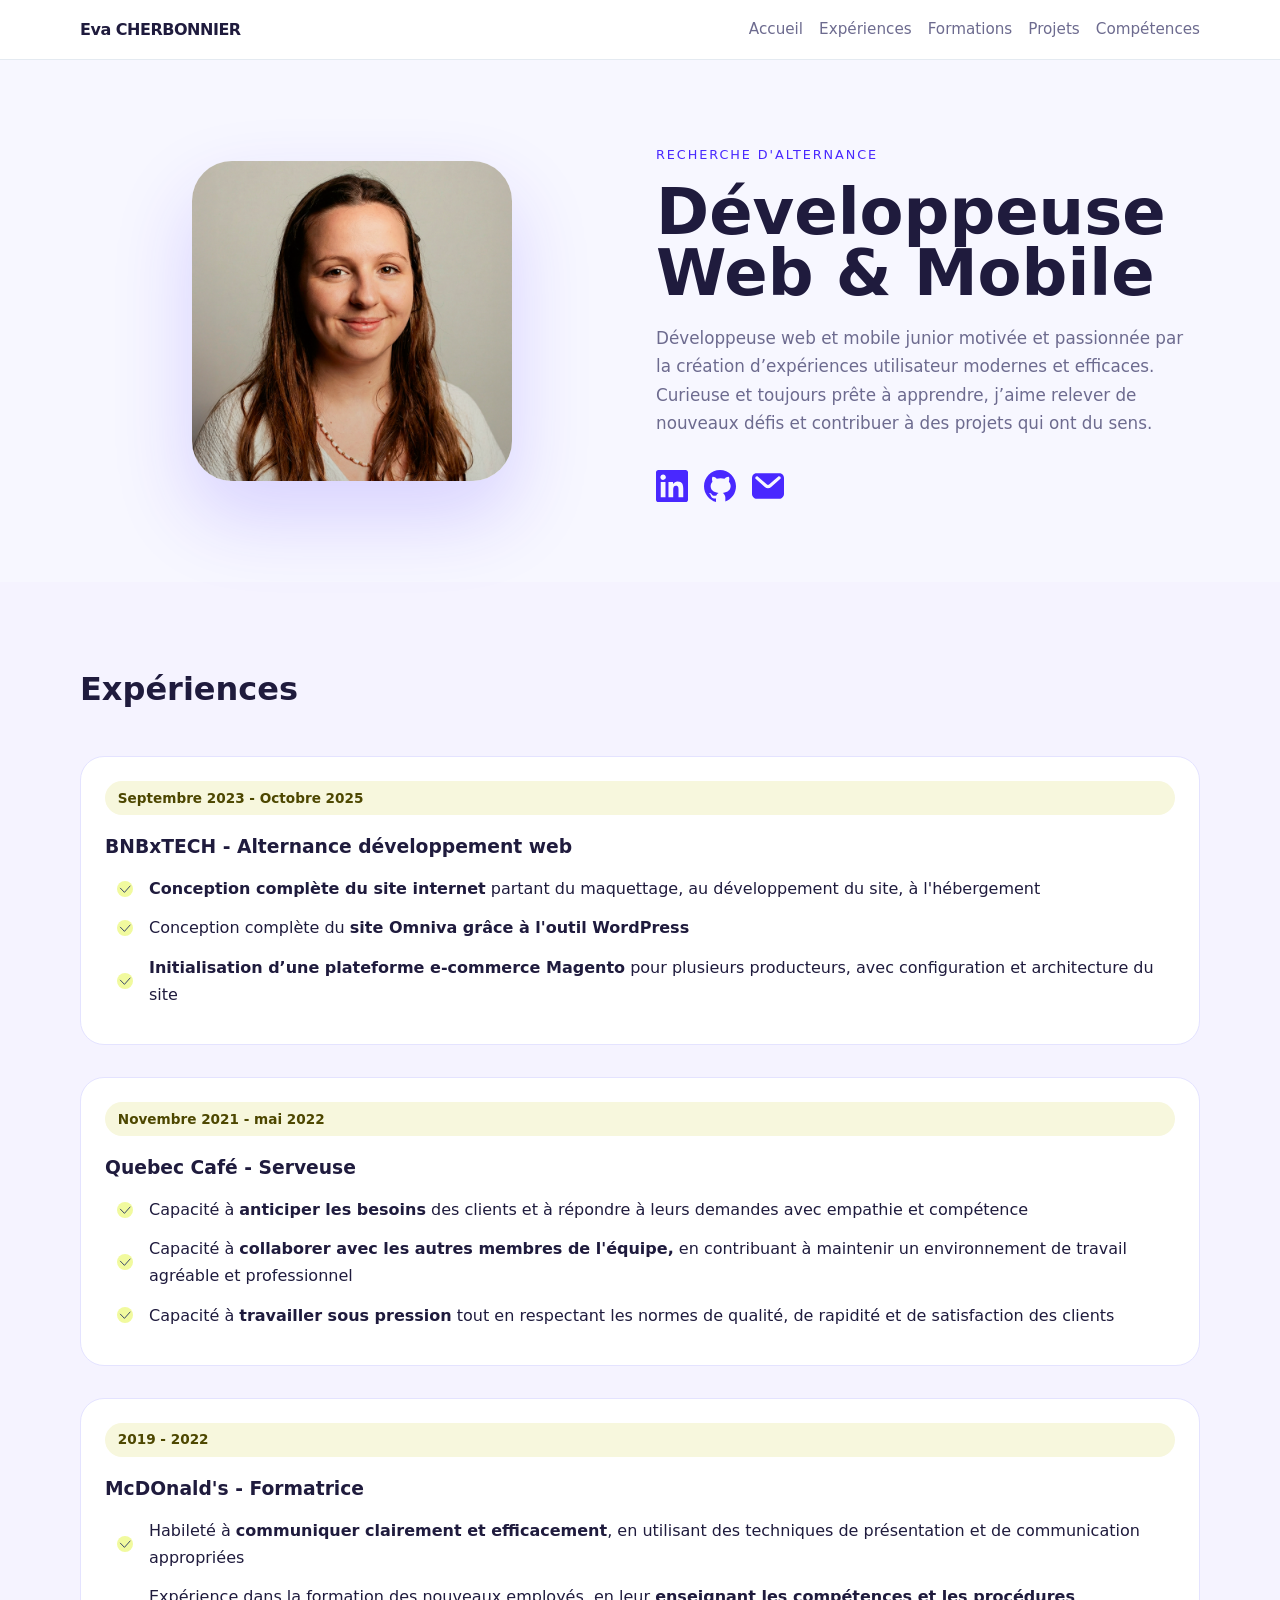
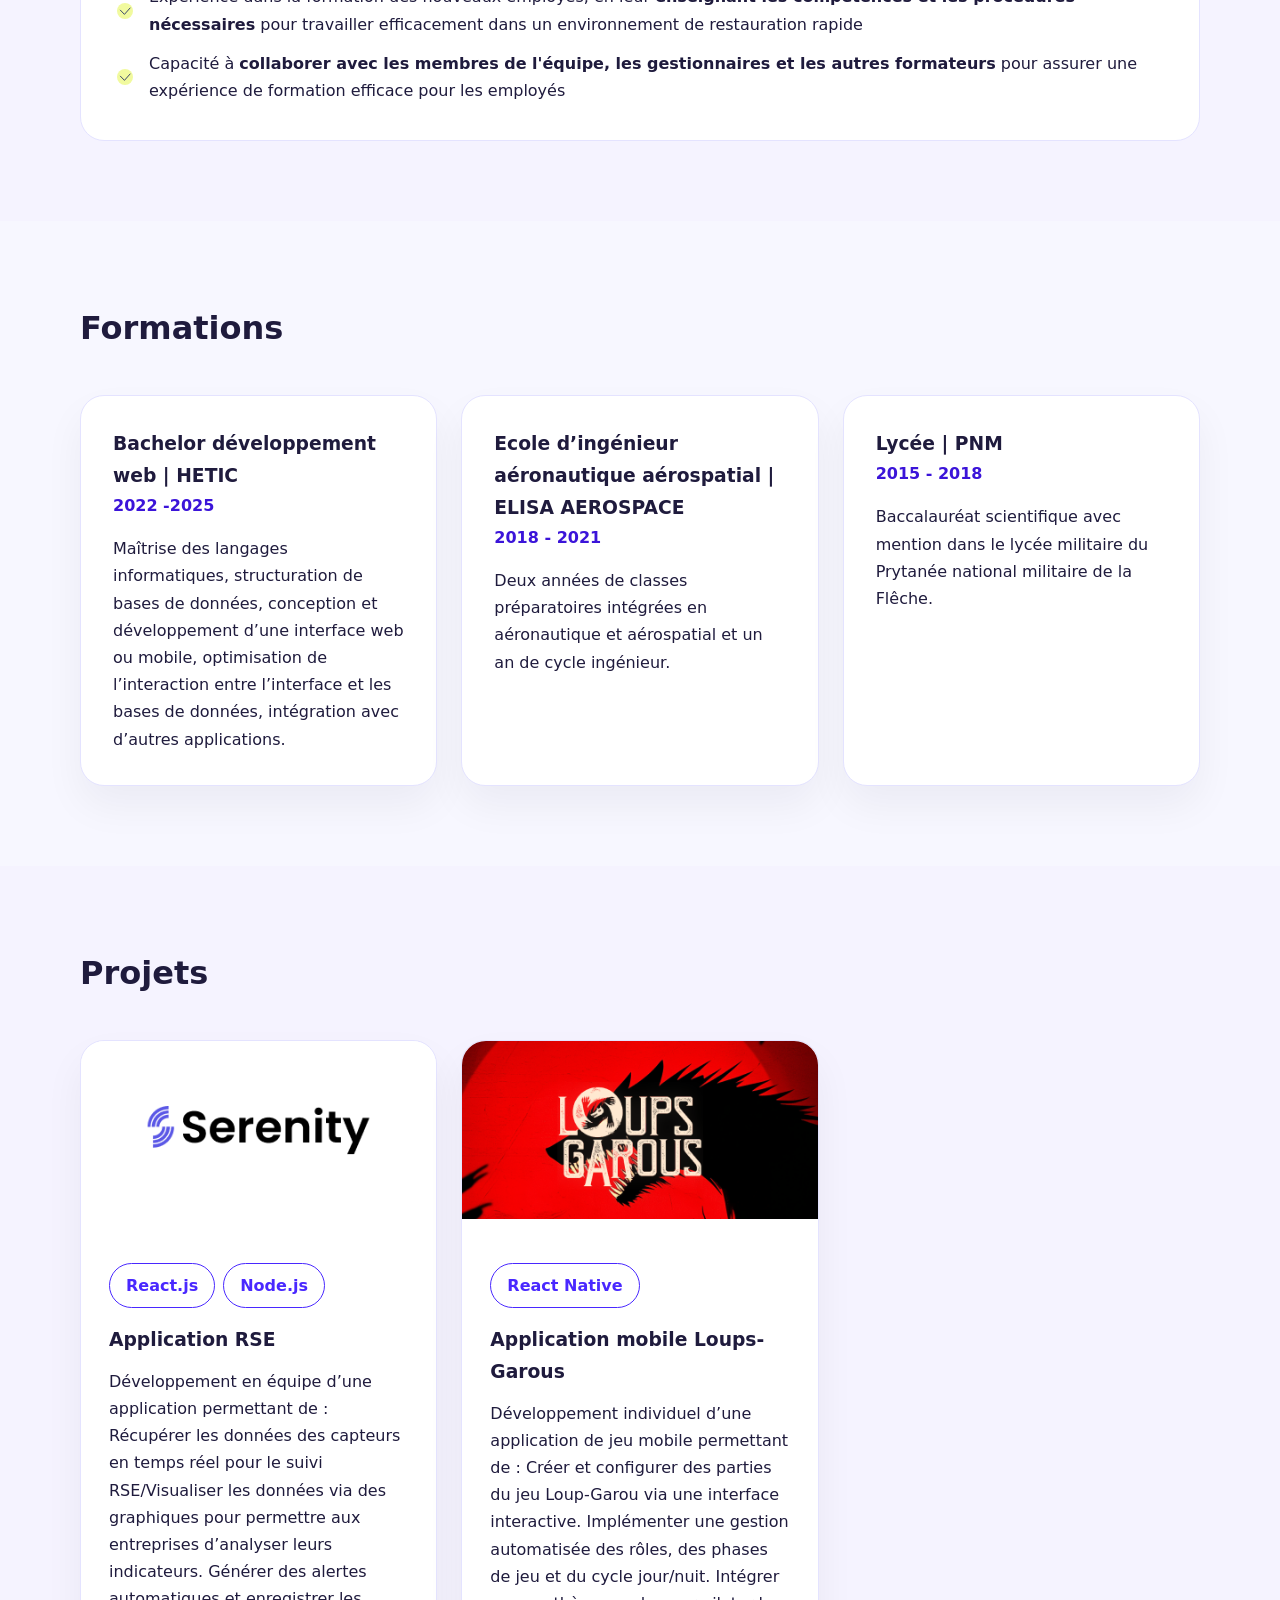
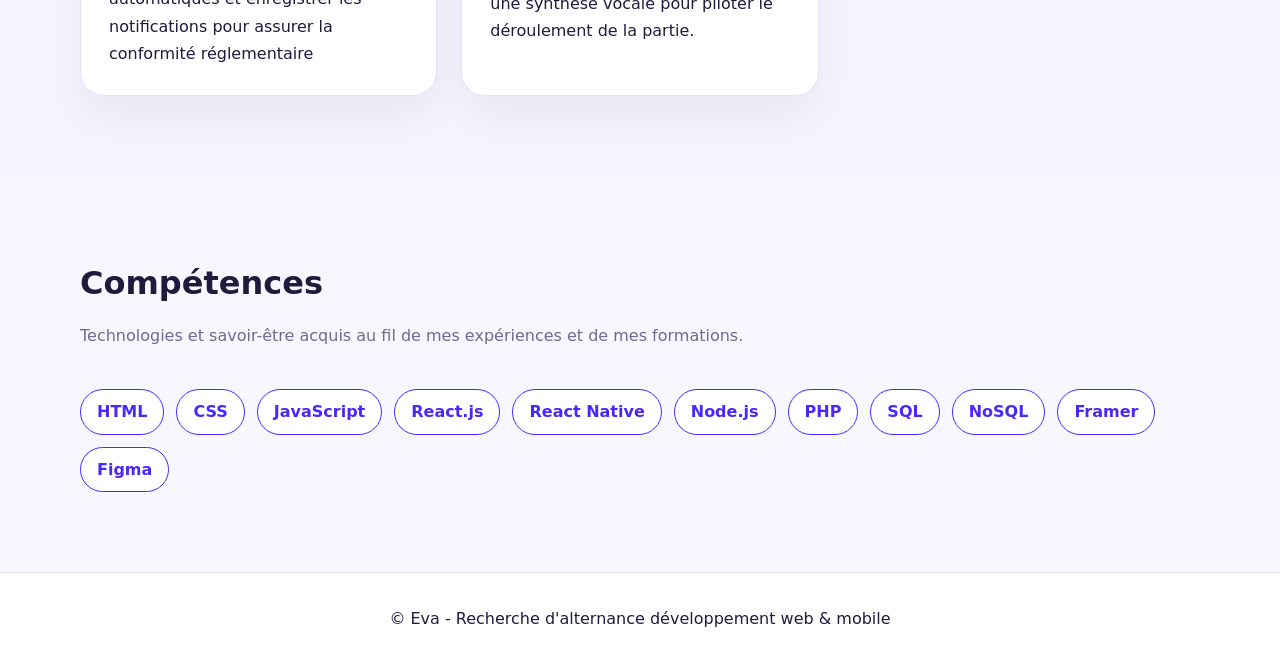
==== index.html @ 29d618b2 "first commit" ====
<!doctype html>
<html lang="fr">
  <head>
    <meta charset="UTF-8" />
    <meta name="viewport" content="width=device-width, initial-scale=1.0" />
    <title>Portfolio Alternance | Développement Web & Mobile</title>
    <link rel="stylesheet" href="styles.css" />
  </head>
  <body>
    <header class="site-header">
      <div class="container header-inner">
        <div class="logo">Eva CHERBONNIER</div>
        <button class="burger" aria-label="Menu">
          <span></span>
          <span></span>
          <span></span>
        </button>
        <nav class="site-nav">
          <a href="#hero">Accueil</a>
          <a href="#experiences">Expériences</a>
          <a href="#formation">Formations</a>
          <a href="#projets">Projets</a>
          <a href="#skills">Compétences</a>
        </nav>
      </div>
    </header>

    <main>
      <section id="hero" class="hero section-padding">
        <div class="container hero-grid">
          <div class="hero-photo-card">
            <div class="hero-photo" aria-label="Photo de Eva"></div>
          </div>
          <div class="hero-text">
            <p class="eyebrow">Recherche d'alternance</p>
            <h1>Développeuse Web & Mobile</h1>
            <p class="hero-description">
              Développeuse web et mobile junior motivée et passionnée par la
              création d’expériences utilisateur modernes et efficaces. Curieuse
              et toujours prête à apprendre, j’aime relever de nouveaux défis et
              contribuer à des projets qui ont du sens.
            </p>
            <div class="hero-actions">
              <a href="https://www.linkedin.com/in/eva-cherbonnier"
                ><img
                  src="./assets/LinkedIn.svg"
                  alt="LinkedIn"
                  class="icon-link"
              /></a>
              <a href="https://github.com/cherbobs"
                ><img src="./assets/Github.svg" alt="GitHub" class="icon-link"
              /></a>
              <a href="mailto:cherbonniereva@gmail.com"
                ><img src="./assets/Mail.svg" alt="Mail" class="icon-link"
              /></a>
            </div>
          </div>
        </div>
      </section>

      <section id="experiences" class="section-padding section-muted">
        <div class="container">
          <div class="section-header">
            <h2>Expériences</h2>
          </div>
          <div class="timeline">
            <div class="timeline-item">
              <span class="timeline-date">Septembre 2023 - Octobre 2025</span>
              <div>
                <h3>BNBxTECH - Alternance développement web</h3>
                <div class="description">
                  <div class="text-point">
                    <img
                      src="./assets/bullet-point.svg"
                      alt="bullet point"
                      class="bullet-point"
                    />
                    <p>
                      <b>Conception complète du site internet</b> partant du
                      maquettage, au développement du site, à l'hébergement
                    </p>
                  </div>
                  <div class="text-point">
                    <img
                      src="./assets/bullet-point.svg"
                      alt="bullet point"
                      class="bullet-point"
                    />
                    <p>
                      Conception complète du
                      <b>site Omniva grâce à l'outil WordPress</b>
                    </p>
                  </div>
                  <div class="text-point">
                    <img
                      src="./assets/bullet-point.svg"
                      alt="bullet point"
                      class="bullet-point"
                    />
                    <p>
                      <b>Initialisation d’une plateforme e-commerce Magento</b>
                      pour plusieurs producteurs, avec configuration et
                      architecture du site
                    </p>
                  </div>
                </div>
              </div>
            </div>
            <div class="timeline-item">
              <span class="timeline-date">Novembre 2021 - mai 2022</span>
              <div>
                <h3>Quebec Café - Serveuse</h3>
                <div class="description">
                  <div class="text-point">
                    <img
                      src="./assets/bullet-point.svg"
                      alt="bullet point"
                      class="bullet-point"
                    />
                    <p>
                      Capacité à <b>anticiper les besoins</b> des clients et à
                      répondre à leurs demandes avec empathie et compétence
                    </p>
                  </div>
                  <div class="text-point">
                    <img
                      src="./assets/bullet-point.svg"
                      alt="bullet point"
                      class="bullet-point"
                    />
                    <p>
                      Capacité à
                      <b>collaborer avec les autres membres de l'équipe,</b> en
                      contribuant à maintenir un environnement de travail
                      agréable et professionnel
                    </p>
                  </div>
                  <div class="text-point">
                    <img
                      src="./assets/bullet-point.svg"
                      alt="bullet point"
                      class="bullet-point"
                    />
                    <p>
                      Capacité à <b>travailler sous pression</b> tout en
                      respectant les normes de qualité, de rapidité et de
                      satisfaction des clients
                    </p>
                  </div>
                </div>
              </div>
            </div>
            <div class="timeline-item">
              <span class="timeline-date">2019 - 2022</span>
              <div>
                <h3>McDOnald's - Formatrice</h3>
                <div class="description">
                  <div class="text-point">
                    <img
                      src="./assets/bullet-point.svg"
                      alt="bullet point"
                      class="bullet-point"
                    />
                    <p>
                      Habileté à
                      <b>communiquer clairement et efficacement</b>, en
                      utilisant des techniques de présentation et de
                      communication appropriées
                    </p>
                  </div>
                  <div class="text-point">
                    <img
                      src="./assets/bullet-point.svg"
                      alt="bullet point"
                      class="bullet-point"
                    />
                    <p>
                      Expérience dans la formation des nouveaux employés, en
                      leur
                      <b
                        >enseignant les compétences et les procédures
                        nécessaires</b
                      >
                      pour travailler efficacement dans un environnement de
                      restauration rapide
                    </p>
                  </div>
                  <div class="text-point">
                    <img
                      src="./assets/bullet-point.svg"
                      alt="bullet point"
                      class="bullet-point"
                    />
                    <p>
                      Capacité à
                      <b
                        >collaborer avec les membres de l'équipe, les
                        gestionnaires et les autres formateurs</b
                      >
                      pour assurer une expérience de formation efficace pour les
                      employés
                    </p>
                  </div>
                </div>
              </div>
            </div>
          </div>
        </div>
      </section>

      <section id="formation" class="section-padding">
        <div class="container">
          <div class="section-header">
            <h2>Formations</h2>
          </div>
          <div class="card-grid">
            <article class="project-card">
              <h3>Bachelor développement web | HETIC</h3>
              <p class="meta">2022 -2025</p>
              <p>
                Maîtrise des langages informatiques, structuration de bases de
                données, conception et développement d’une interface web ou
                mobile, optimisation de l’interaction entre l’interface et les
                bases de données, intégration avec d’autres applications.
              </p>
            </article>
            <article class="project-card">
              <h3>
                Ecole d’ingénieur aéronautique aérospatial | ELISA AEROSPACE
              </h3>
              <p class="meta">2018 - 2021</p>
              <p>
                Deux années de classes préparatoires intégrées en aéronautique
                et aérospatial et un an de cycle ingénieur.
              </p>
            </article>
            <article class="project-card">
              <h3>Lycée | PNM</h3>
              <p class="meta">2015 - 2018</p>
              <p>
                Baccalauréat scientifique avec mention dans le lycée militaire
                du Prytanée national militaire de la Flêche.
              </p>
            </article>
          </div>
        </div>
      </section>

      <section id="projets" class="section-padding section-muted">
        <div class="container">
          <div class="section-header">
            <h2>Projets</h2>
            <p></p>
          </div>
          <div class="card-grid">
            <a href=" " class="card card-link">
              <img
                src="./assets/serenity.png"
                alt="Portfolio interactif"
                class="project-image"
              />
              <div class="card-text">
                <div class="stack-tags">
                  <span class="skill">React.js</span>
                  <span class="skill">Node.js</span>
                </div>
                <h3>Application RSE</h3>
                <p>
                  Développement en équipe d’une application permettant de :
                  Récupérer les données des capteurs en temps réel pour le suivi
                  RSE/Visualiser les données via des graphiques pour permettre
                  aux entreprises d’analyser leurs indicateurs. Générer des
                  alertes automatiques et enregistrer les notifications pour
                  assurer la conformité réglementaire
                </p>
              </div>
            </a>
            <a href=" " class="card card-link">
              <img
                src="./assets/werewolf.png"
                alt="Application mobile"
                class="project-image"
              />
              <div class="card-text">
                <div class="stack-tags">
                  <span class="skill">React Native</span>
                </div>

                <h3>Application mobile Loups-Garous</h3>
                <p>
                  Développement individuel d’une application de jeu mobile
                  permettant de : Créer et configurer des parties du jeu
                  Loup-Garou via une interface interactive. Implémenter une
                  gestion automatisée des rôles, des phases de jeu et du cycle
                  jour/nuit. Intégrer une synthèse vocale pour piloter le
                  déroulement de la partie.
                </p>
              </div>
            </a>
          </div>
        </div>
      </section>

      <section id="skills" class="section-padding">
        <div class="container">
          <div class="section-header">
            <h2>Compétences</h2>
            <p>
              Technologies et savoir-être acquis au fil de mes expériences et de
              mes formations.
            </p>
          </div>
          <div class="skills-grid">
            <span class="skill">HTML</span>
            <span class="skill">CSS</span>
            <span class="skill">JavaScript</span>
            <span class="skill">React.js</span>
            <span class="skill">React Native</span>
            <span class="skill">Node.js</span>
            <span class="skill">PHP</span>
            <span class="skill">SQL</span>
            <span class="skill">NoSQL</span>
            <span class="skill">Framer</span>
            <span class="skill">Figma</span>
          </div>
        </div>
      </section>
    </main>

    <footer class="site-footer">
      <div class="container footer-inner">
        <p>
          © <span id="currentYear"></span> Eva - Recherche d'alternance
          développement web & mobile
        </p>
      </div>
    </footer>

    <script src="script.js"></script>
  </body>
</html>
---- styles.css ----
:root {
  --bg: #f7f7ff;
  --surface: #ffffff;
  --text: #1f1b3d;
  --muted: #6d6b8f;
  --primary: #4928ff;
  --primary-strong: #3b14d9;
  --accent: #f1fa9e;
  --border: #e4e3ff;
  --radius: 24px;
}

* {
  box-sizing: border-box;
  margin: 0;
}

html {
  scroll-behavior: smooth;
}

body {
  margin: 0;
  font-family:
    Inter,
    system-ui,
    -apple-system,
    BlinkMacSystemFont,
    "Segoe UI",
    sans-serif;
  color: var(--text);
  background: var(--bg);
  line-height: 1.7;
}

img {
  max-width: 100%;
  display: block;
}

.container {
  width: min(1120px, calc(100% - 2rem));
  margin: 0 auto;
}

.site-header {
  position: sticky;
  top: 0;
  z-index: 10;
  background: rgba(255, 255, 255, 0.95);
  backdrop-filter: blur(12px);
  border-bottom: 1px solid rgba(226, 232, 240, 0.9);
}

.header-inner {
  display: flex;
  align-items: center;
  justify-content: space-between;
  gap: 1rem;
  padding: 1rem 0;
}

.logo {
  font-weight: 700;
  letter-spacing: -0.03em;
}

.site-nav {
  display: flex;
  flex-wrap: wrap;
  gap: 1rem;
}

.burger {
  display: none;
  flex-direction: column;
  justify-content: space-between;
  width: 24px;
  height: 18px;
  background: none;
  border: none;
  cursor: pointer;
  padding: 0;
}

.burger span {
  display: block;
  width: 100%;
  height: 2px;
  background: var(--text);
  border-radius: 2px;
  transition: all 0.3s ease;
}

.site-nav a {
  color: var(--muted);
  text-decoration: none;
  font-size: 0.95rem;
}

.site-nav a:hover {
  color: var(--text);
}

.section-padding {
  padding: 5rem 0;
}

.section-muted {
  background: #f5f3ff;
}

.section-header {
  max-width: 720px;
  margin-bottom: 2.5rem;
}

.section-header h2 {
  margin: 0 0 0.75rem;
  font-size: clamp(2rem, 2.5vw, 2.75rem);
}

.section-header p {
  margin: 0;
  color: var(--muted);
}

.hero-grid {
  display: grid;
  grid-template-columns: 1fr 1fr;
  align-items: center;
  gap: 2rem;
}

.hero-text .eyebrow {
  margin: 0 0 1rem;
  display: inline-block;
  color: var(--primary);
  text-transform: uppercase;
  letter-spacing: 0.15em;
  font-size: 0.8rem;
}

.hero-text h1 {
  margin: 0 0 1.25rem;
  font-size: clamp(2.75rem, 5vw, 4rem);
  line-height: 0.95;
}

.hero-description {
  max-width: 620px;
  margin-bottom: 2rem;
  color: var(--muted);
  font-size: 1.05rem;
}

.hero-actions {
  display: flex;
  flex-wrap: wrap;
  gap: 1rem;
}

.button {
  display: inline-flex;
  align-items: center;
  justify-content: center;
  padding: 0.95rem 1.5rem;
  border-radius: 999px;
  background: var(--primary);
  color: white;
  text-decoration: none;
  font-weight: 600;
  transition:
    transform 0.2s ease,
    background 0.2s ease;
}

.button:hover {
  transform: translateY(-1px);
  background: var(--primary-strong);
}

.button-secondary {
  background: #ffffff;
  color: var(--text);
  border: 1px solid var(--border);
}

.hero-photo-card {
  display: flex;
  justify-content: center;
}

.hero-photo {
  width: min(320px, 100%);
  aspect-ratio: 1 / 1;
  border-radius: 40px;
  background: url("./assets/photo.png") center/cover no-repeat;
  box-shadow: 0 35px 80px rgba(73, 40, 255, 0.18);
  display: grid;
  place-items: center;
  color: #1f1b3d;
  font-size: 1.1rem;
  text-align: center;
  font-weight: 700;
  padding: 1.5rem;
}

.card-grid {
  display: grid;
  gap: 1.5rem;
  grid-template-columns: repeat(3, minmax(0, 1fr));
}

.card {
  background: var(--surface);
  border: 1px solid var(--border);
  border-radius: var(--radius);
  padding: 0;
  box-shadow: 0 20px 40px rgba(15, 23, 42, 0.05);
  text-decoration: none;
  color: inherit;
  transition:
    transform 0.2s ease,
    box-shadow 0.2s ease,
    border-color 0.2s ease;
}

.card:hover,
.card.card-link:hover {
  transform: translateY(-3px);
  box-shadow: 0 30px 50px rgba(73, 40, 255, 0.15);
  border-color: rgba(73, 40, 255, 0.3);
}

.card h3 {
  margin-top: 0;
  margin-bottom: 0.75rem;
}

.card .project-image {
  width: 100%;
  height: auto;
  border-radius: var(--radius) var(--radius) 0 0;

  display: block;
}
.card .stack-tags {
  display: flex;
  gap: 0.5rem;
  flex-wrap: wrap;
  margin: 1rem 0;
}
.card .stack {
  margin-top: 1rem;
  font-size: 0.875rem;
  color: var(--muted);
  font-weight: 500;
}

.meta {
  margin: 0 0 1rem;
  color: var(--primary-strong);
  font-weight: 600;
}

.timeline {
  display: grid;
  gap: 2rem;
}

.timeline-item {
  display: grid;
  gap: 1rem;
  padding: 1.5rem;
  background: var(--surface);
  border: 1px solid var(--border);
  border-radius: var(--radius);
}

.timeline-date {
  display: inline-flex;
  padding: 0.35rem 0.8rem;
  background: #f7f7dd;
  color: #4d4700;
  border-radius: 999px;
  font-size: 0.85rem;
  font-weight: 700;
}

.skills-grid {
  display: flex;
  flex-wrap: wrap;
  gap: 0.75rem;
}

.skill {
  display: inline-flex;
  align-items: center;
  justify-content: center;
  padding: 0.5rem 1rem;
  border-radius: 999px;
  background: white;
  border: 1px solid var(--primary);
  color: var(--primary);
  font-weight: 600;
  flex-direction: row;
  width: fit-content;
}

.site-footer {
  padding: 2rem 0;
  background: white;
  border-top: 1px solid var(--border);
}

.footer-inner {
  display: flex;
  align-items: center;
  justify-content: center;
}

@media (max-width: 900px) {
  .hero-grid {
    grid-template-columns: 1fr;
  }

  .card-grid {
    grid-template-columns: 1fr;
  }

  .burger {
    display: flex;
  }

  .site-nav {
    display: none;
    position: absolute;
    top: 100%;
    left: 0;
    right: 0;
    background: white;
    flex-direction: column;
    padding: 1rem;
    border-bottom: 1px solid var(--border);
    gap: 0.5rem;
  }

  .site-nav.active {
    display: flex;
  }

  .site-nav a:hover {
    background: var(--border);
    border-radius: 8px;
  }
}

@media (max-width: 680px) {
  .hero-text h1 {
    font-size: 2.5rem;
  }
}

.icon-link {
  width: 32px;
  height: 32px;
}

.text-point {
  display: inline-flex;
  align-items: center;
  gap: 1rem;
}

.description {
  display: flex;
  flex-direction: column;
  gap: 0.75rem;
  margin: 0.75rem;
}

.card-text {
  padding: 1.75rem;
  gap: 0.5rem;
}

.project-card {
  background: var(--surface);
  border: 1px solid var(--border);
  border-radius: var(--radius);
  padding: 0;
  box-shadow: 0 20px 40px rgba(15, 23, 42, 0.05);
  text-decoration: none;
  color: inherit;
  padding: 2rem;
  transition:
    transform 0.2s ease,
    box-shadow 0.2s ease,
    border-color 0.2s ease;
}
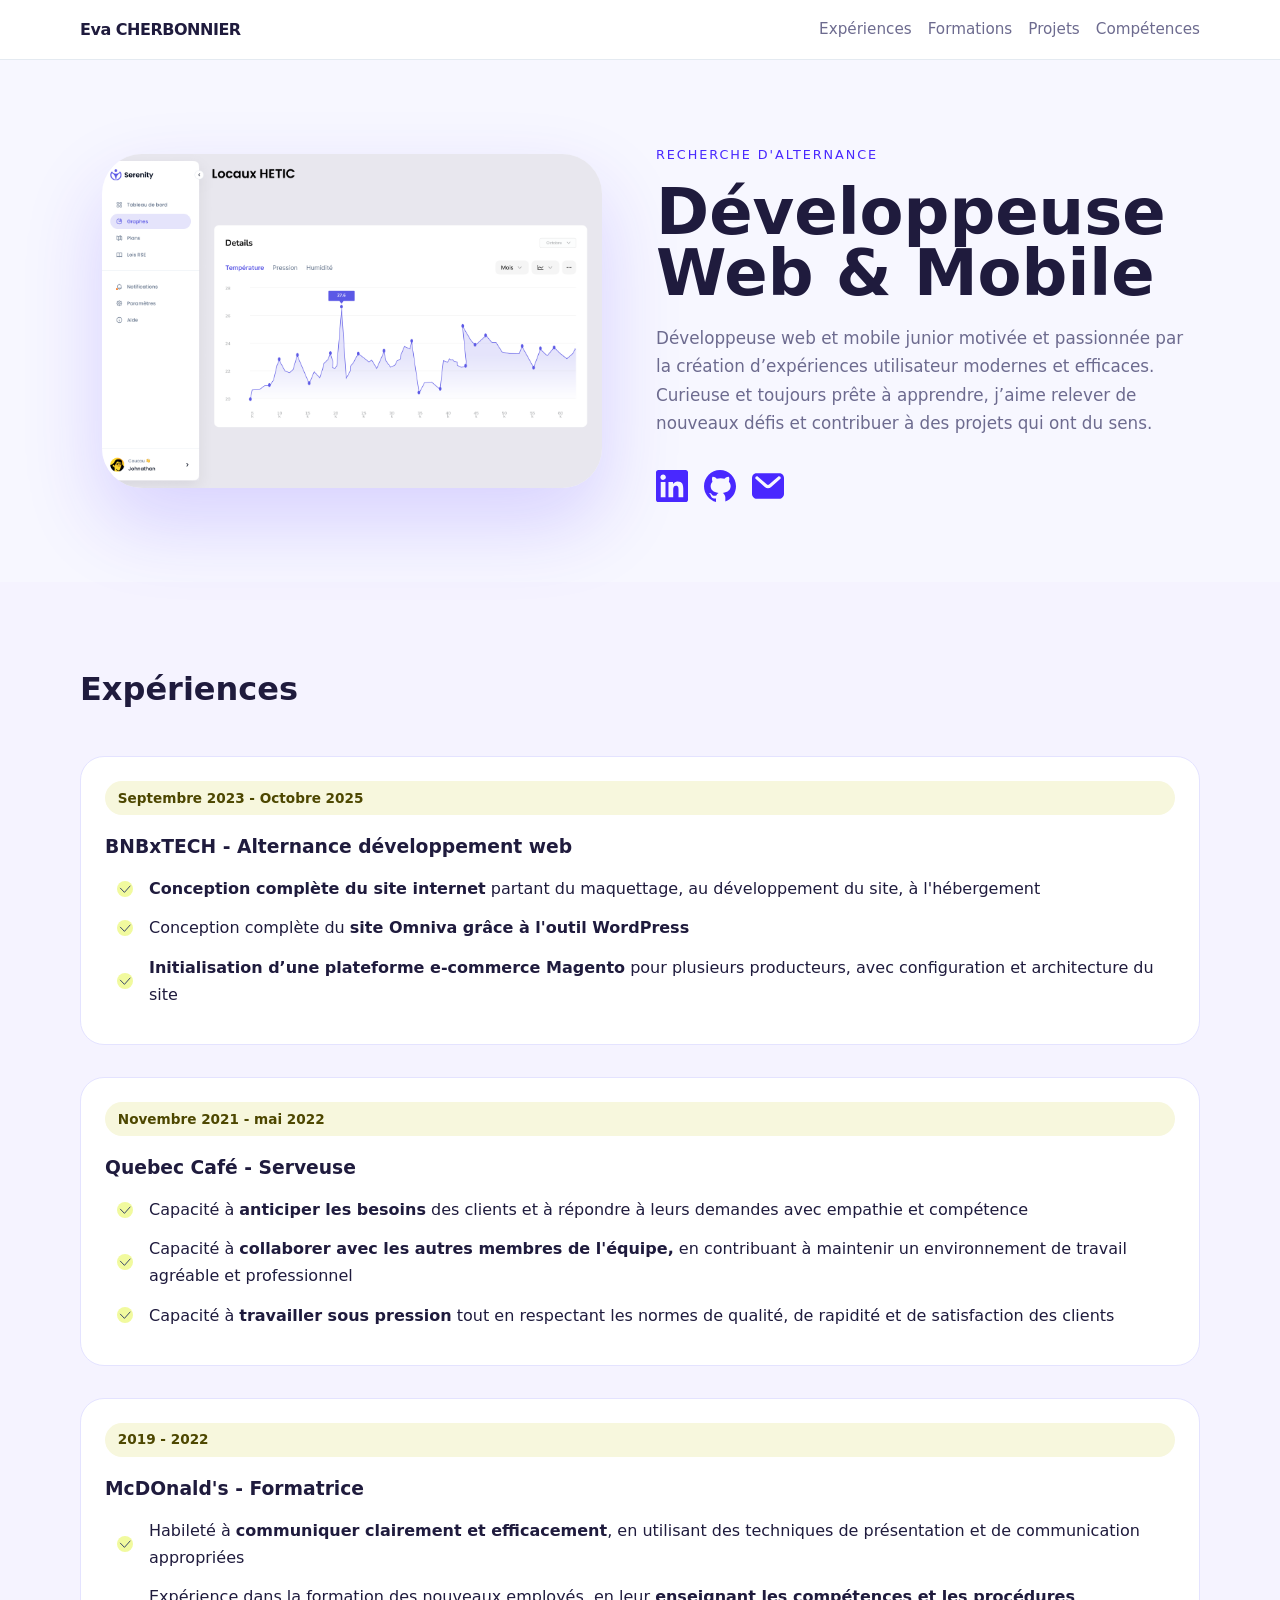
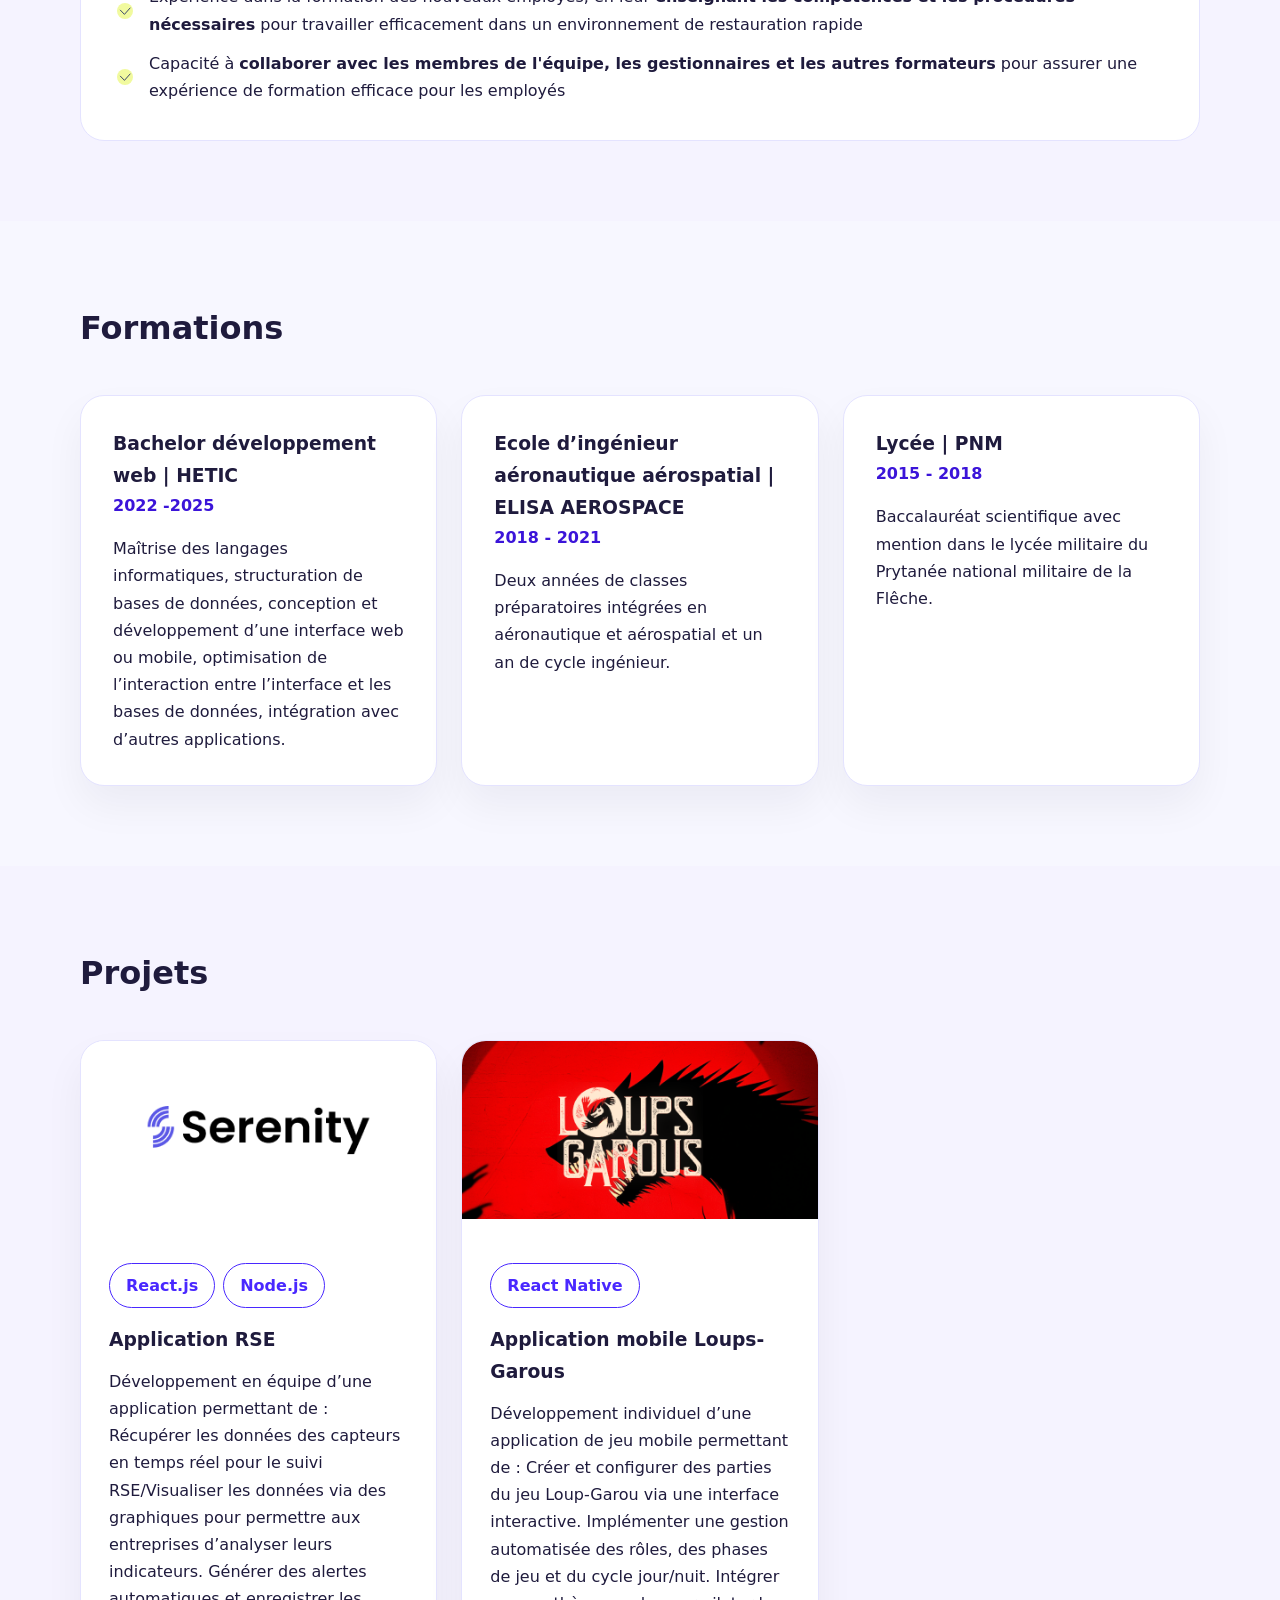
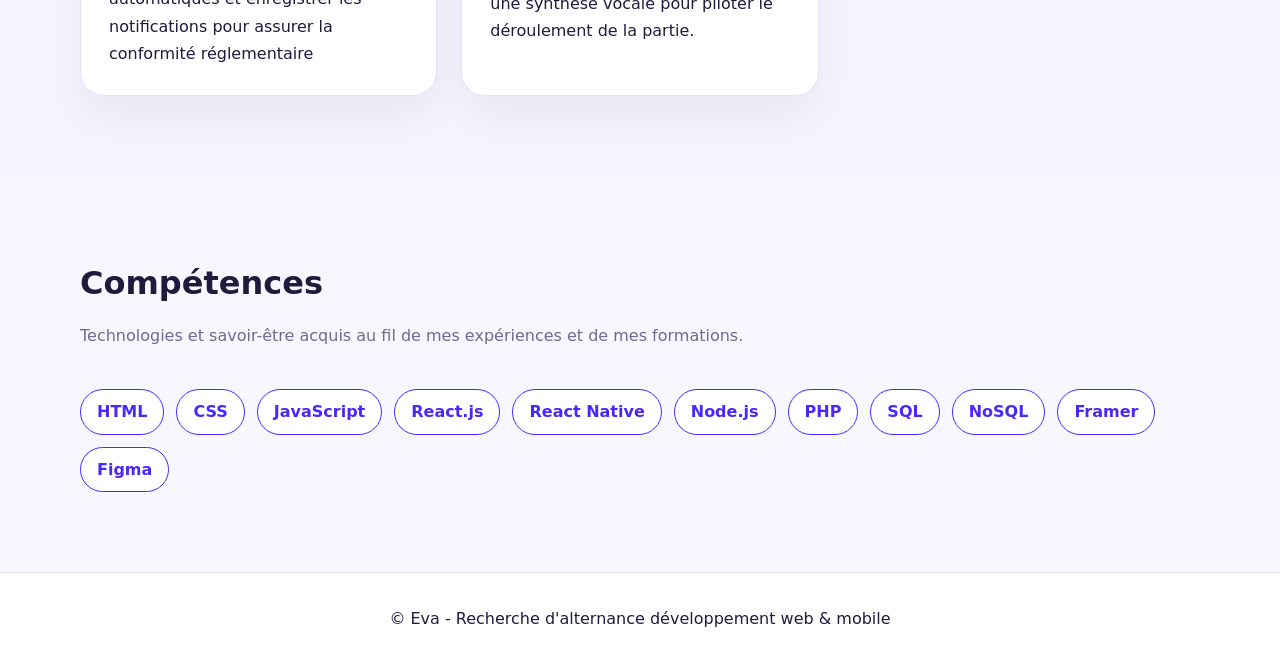
==== commit 1c7774c3: "adding serenity project description" ====
--- a/index.html
+++ b/index.html
@@ -9,14 +9,13 @@
   <body>
     <header class="site-header">
       <div class="container header-inner">
-        <div class="logo">Eva CHERBONNIER</div>
+        <a href="index.html" class="logo">Eva CHERBONNIER</a>
         <button class="burger" aria-label="Menu">
           <span></span>
           <span></span>
           <span></span>
         </button>
         <nav class="site-nav">
-          <a href="#hero">Accueil</a>
           <a href="#experiences">Expériences</a>
           <a href="#formation">Formations</a>
           <a href="#projets">Projets</a>
@@ -253,7 +252,7 @@
             <p></p>
           </div>
           <div class="card-grid">
-            <a href=" " class="card card-link">
+            <a href="serenity.html" class="card card-link">
               <img
                 src="./assets/serenity.png"
                 alt="Portfolio interactif"
--- a/styles.css
+++ b/styles.css
@@ -61,8 +61,10 @@
 }
 
 .logo {
+  text-decoration: none;
   font-weight: 700;
   letter-spacing: -0.03em;
+  color: var(--text);
 }
 
 .site-nav {
@@ -192,10 +194,10 @@
 }
 
 .hero-photo {
-  width: min(320px, 100%);
-  aspect-ratio: 1 / 1;
+  width: min(500px, 100%);
+  aspect-ratio: 3 / 2;
   border-radius: 40px;
-  background: url("./assets/photo.png") center/cover no-repeat;
+  background: url("./assets/graphes.png") center/cover no-repeat;
   box-shadow: 0 35px 80px rgba(73, 40, 255, 0.18);
   display: grid;
   place-items: center;
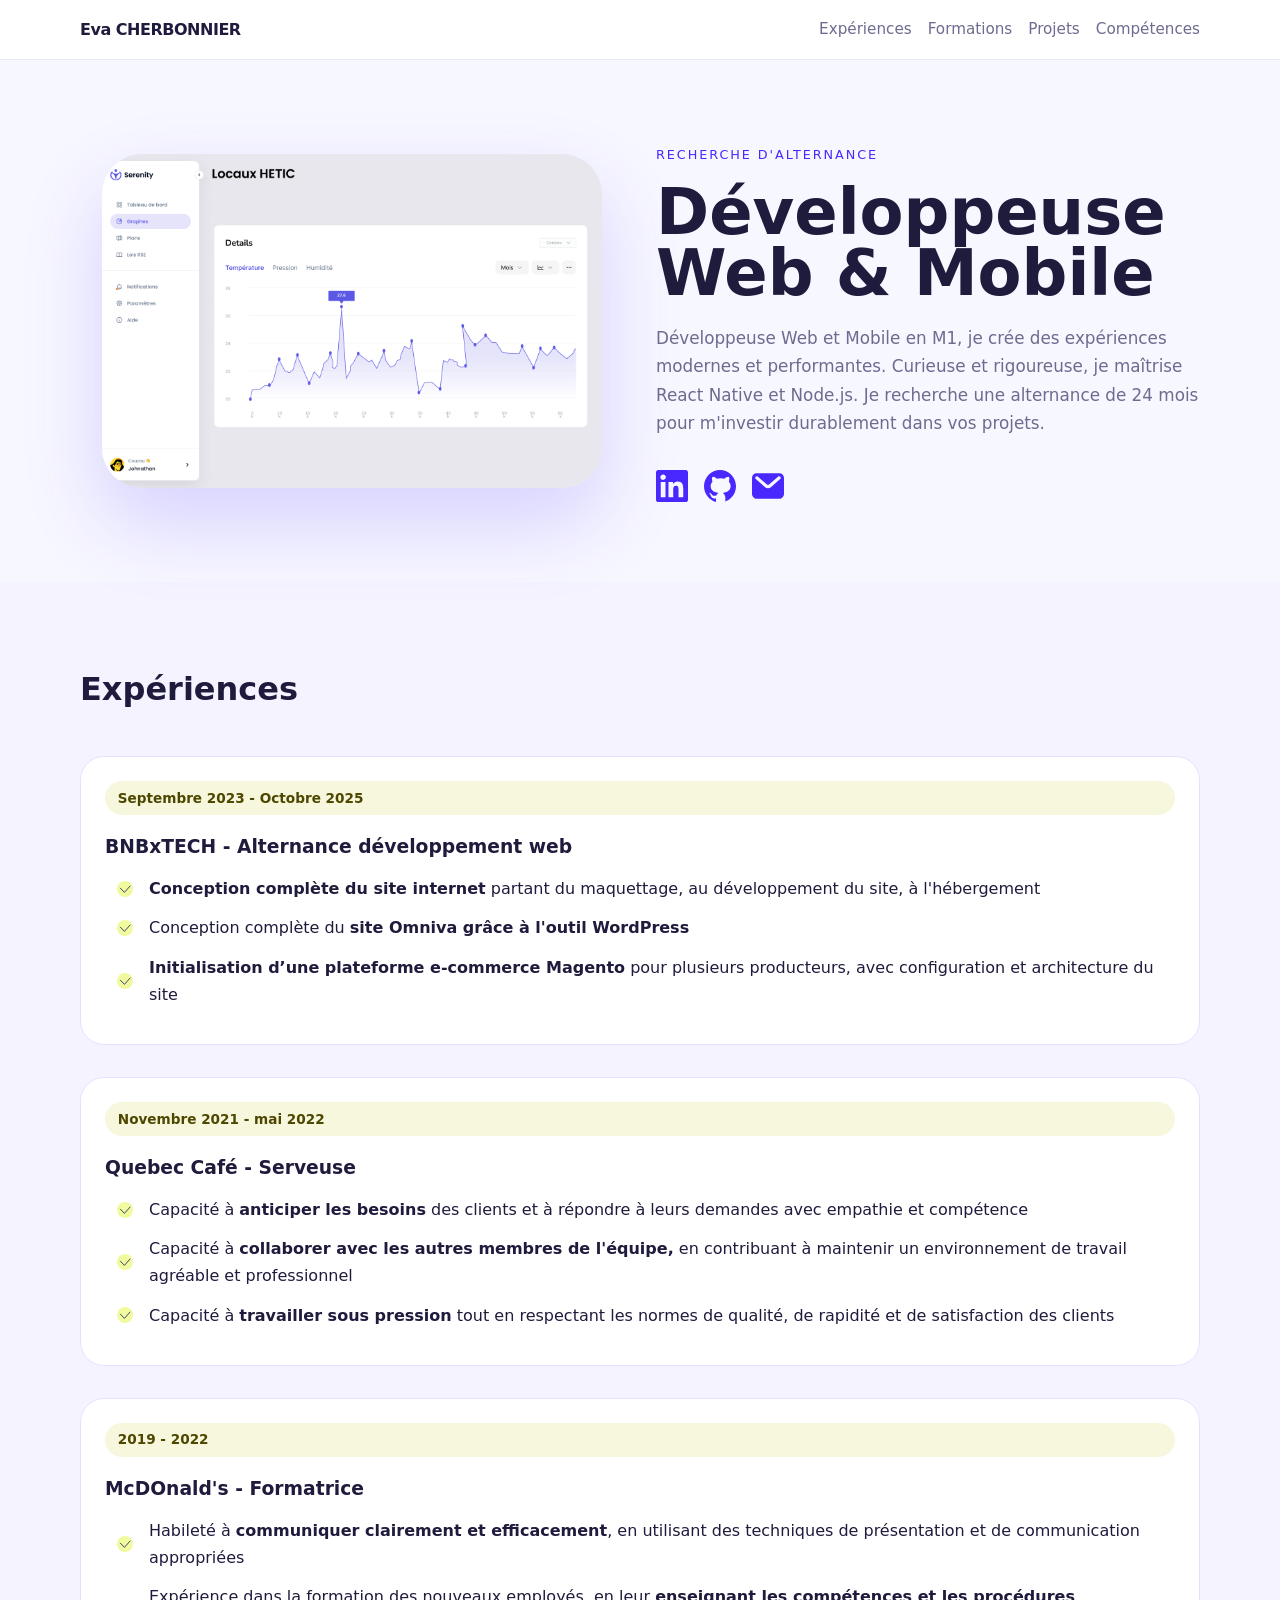
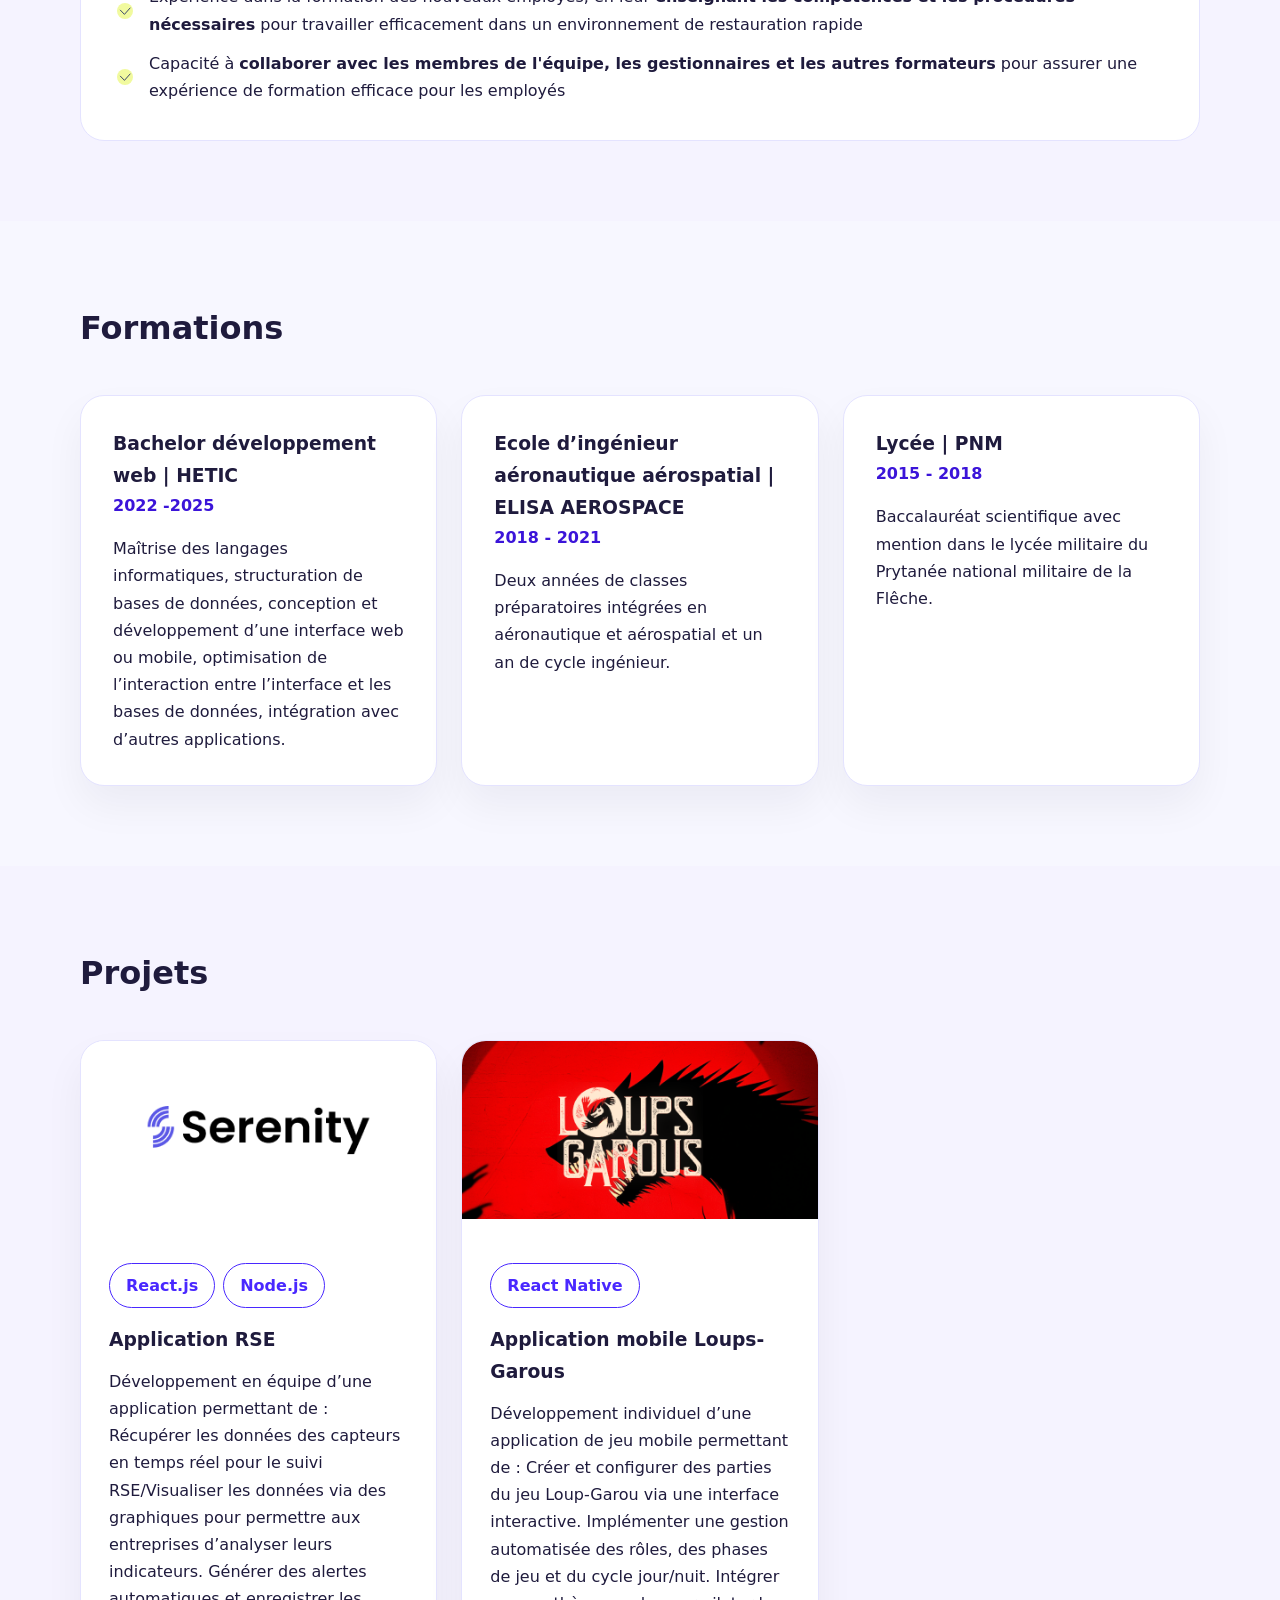
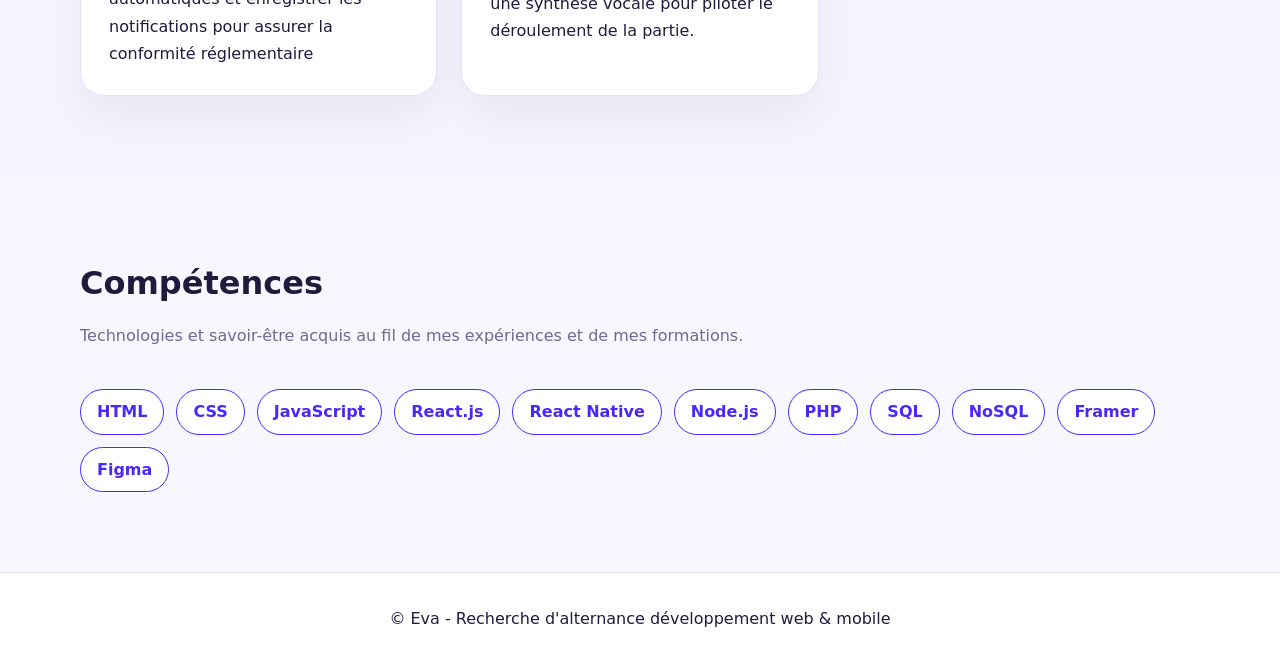
==== commit f536bd57: "changing description" ====
--- a/index.html
+++ b/index.html
@@ -34,10 +34,10 @@
             <p class="eyebrow">Recherche d'alternance</p>
             <h1>Développeuse Web & Mobile</h1>
             <p class="hero-description">
-              Développeuse web et mobile junior motivée et passionnée par la
-              création d’expériences utilisateur modernes et efficaces. Curieuse
-              et toujours prête à apprendre, j’aime relever de nouveaux défis et
-              contribuer à des projets qui ont du sens.
+              Développeuse Web et Mobile en M1, je crée des expériences modernes
+              et performantes. Curieuse et rigoureuse, je maîtrise React Native
+              et Node.js. Je recherche une alternance de 24 mois pour m'investir
+              durablement dans vos projets.
             </p>
             <div class="hero-actions">
               <a href="https://www.linkedin.com/in/eva-cherbonnier"
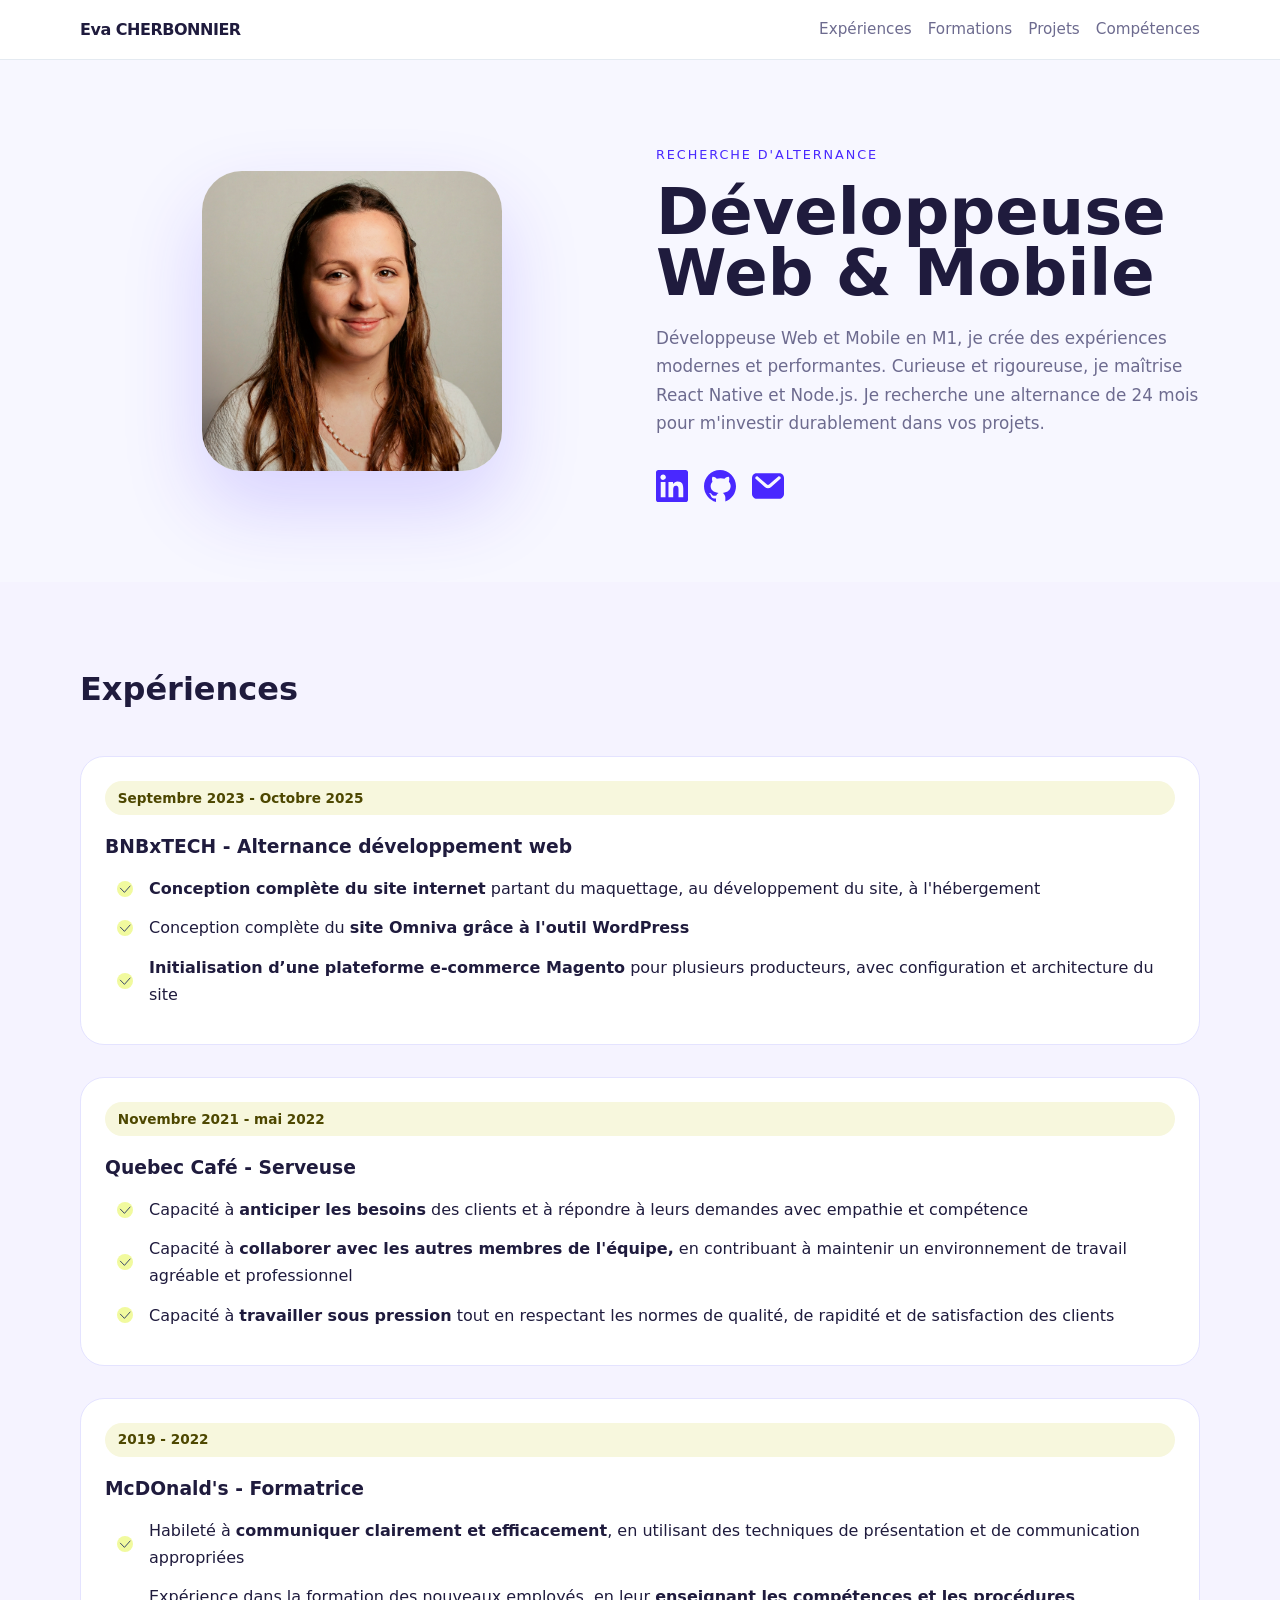
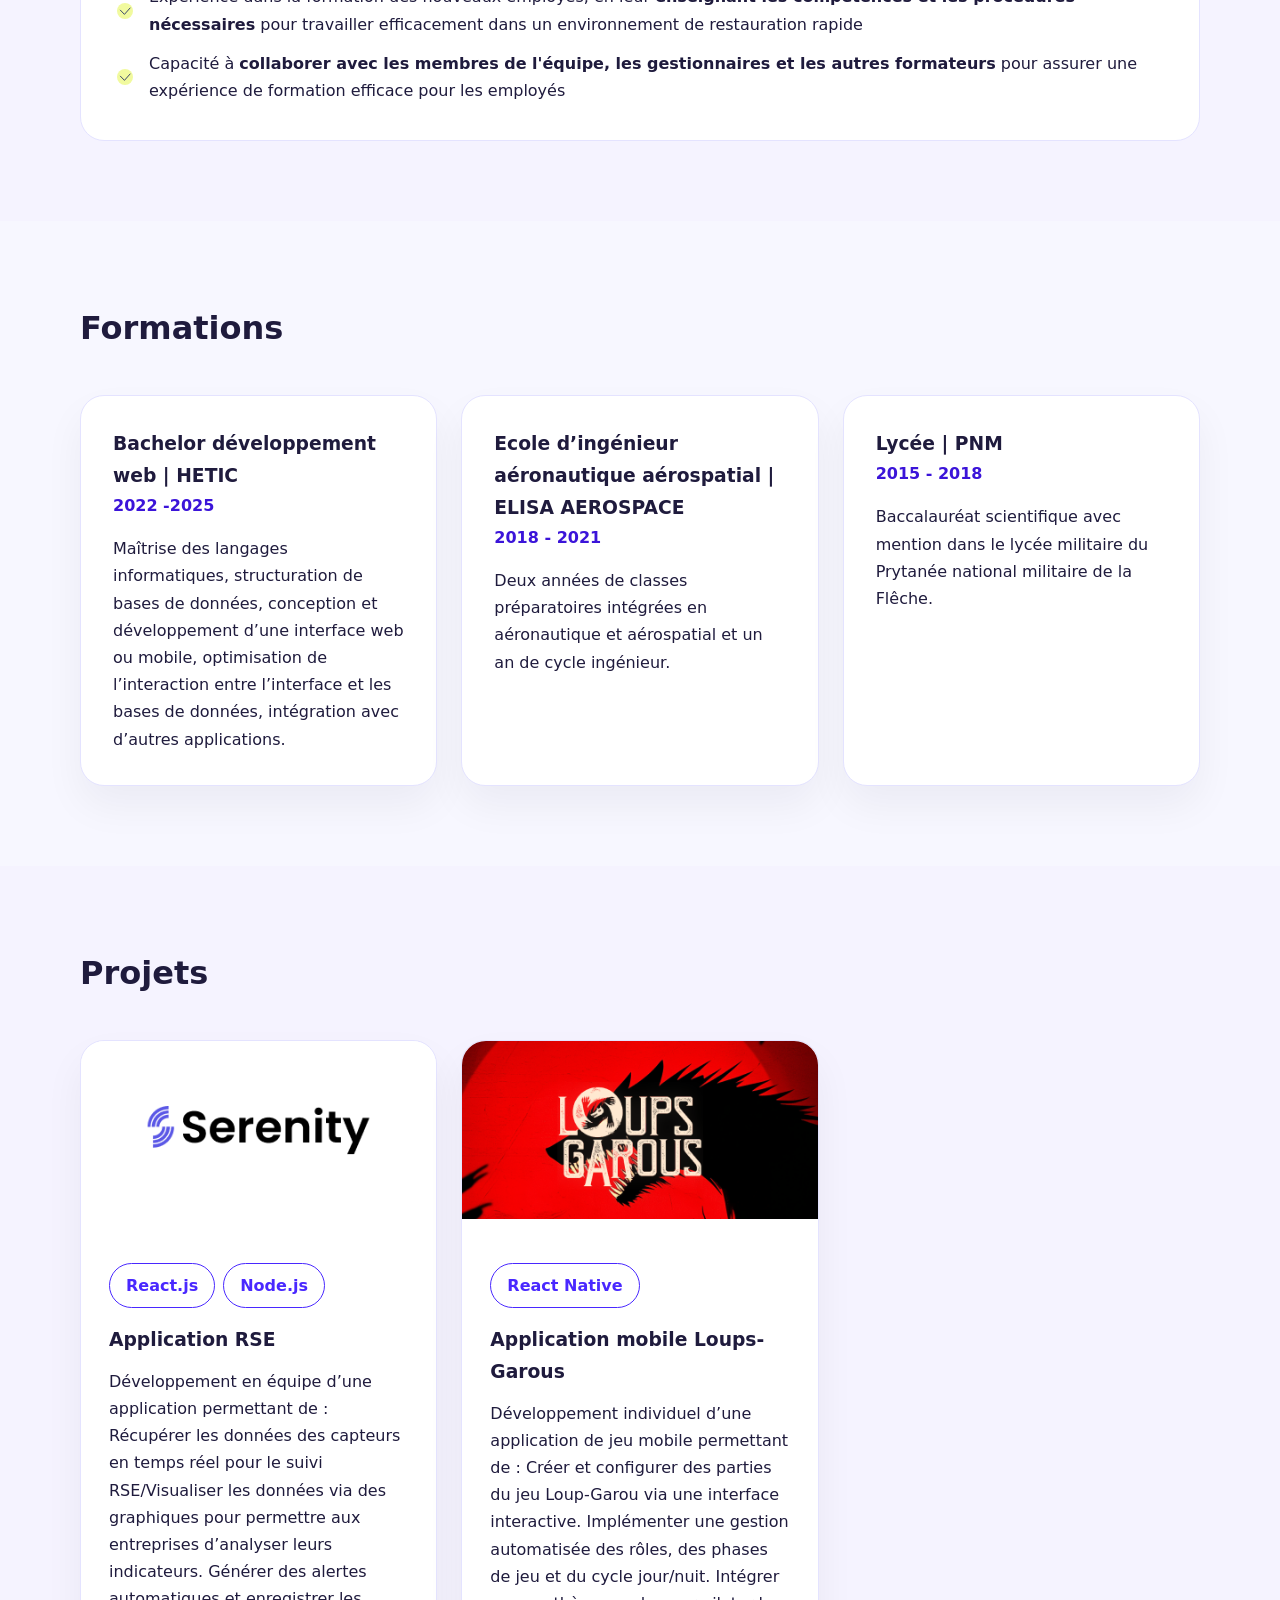
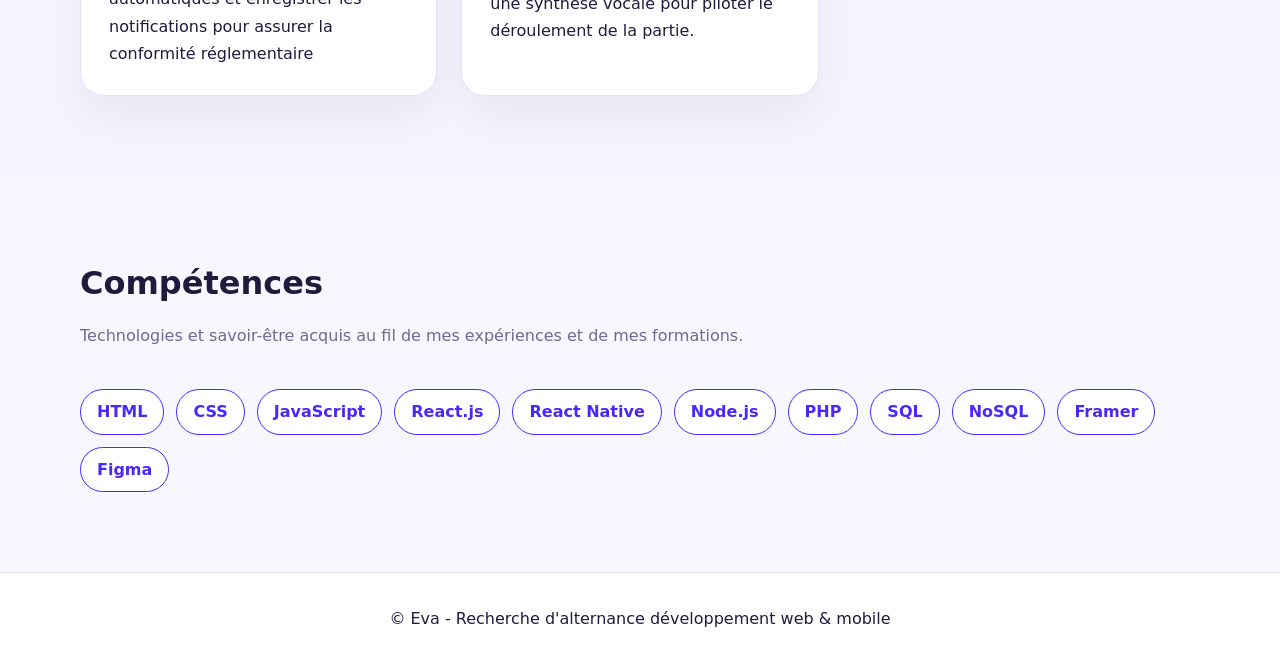
==== commit 0d63d6a0: "adding werewolf presentation" ====
--- a/index.html
+++ b/index.html
@@ -274,7 +274,7 @@
                 </p>
               </div>
             </a>
-            <a href=" " class="card card-link">
+            <a href="werewolf.html" class="card card-link">
               <img
                 src="./assets/werewolf.png"
                 alt="Application mobile"
--- a/styles.css
+++ b/styles.css
@@ -193,7 +193,7 @@
   justify-content: center;
 }
 
-.hero-photo {
+.hero-photo-serenity {
   width: min(500px, 100%);
   aspect-ratio: 3 / 2;
   border-radius: 40px;
@@ -207,7 +207,34 @@
   font-weight: 700;
   padding: 1.5rem;
 }
-
+.hero-photo-werewolf {
+  width: min(500px, 100%);
+  aspect-ratio: 3 / 2;
+  border-radius: 40px;
+  background: url("./assets/home-werewolf.png") center/cover no-repeat;
+  box-shadow: 0 35px 80px rgba(73, 40, 255, 0.18);
+  display: grid;
+  place-items: center;
+  color: #1f1b3d;
+  font-size: 1.1rem;
+  text-align: center;
+  font-weight: 700;
+  padding: 1.5rem;
+}
+.hero-photo {
+  width: min(300px, 100%);
+  aspect-ratio: 1/1;
+  border-radius: 40px;
+  background: url("./assets/photo.png") center/cover no-repeat;
+  box-shadow: 0 35px 80px rgba(73, 40, 255, 0.18);
+  display: grid;
+  place-items: center;
+  color: #1f1b3d;
+  font-size: 1.1rem;
+  text-align: center;
+  font-weight: 700;
+  padding: 1.5rem;
+}
 .card-grid {
   display: grid;
   gap: 1.5rem;
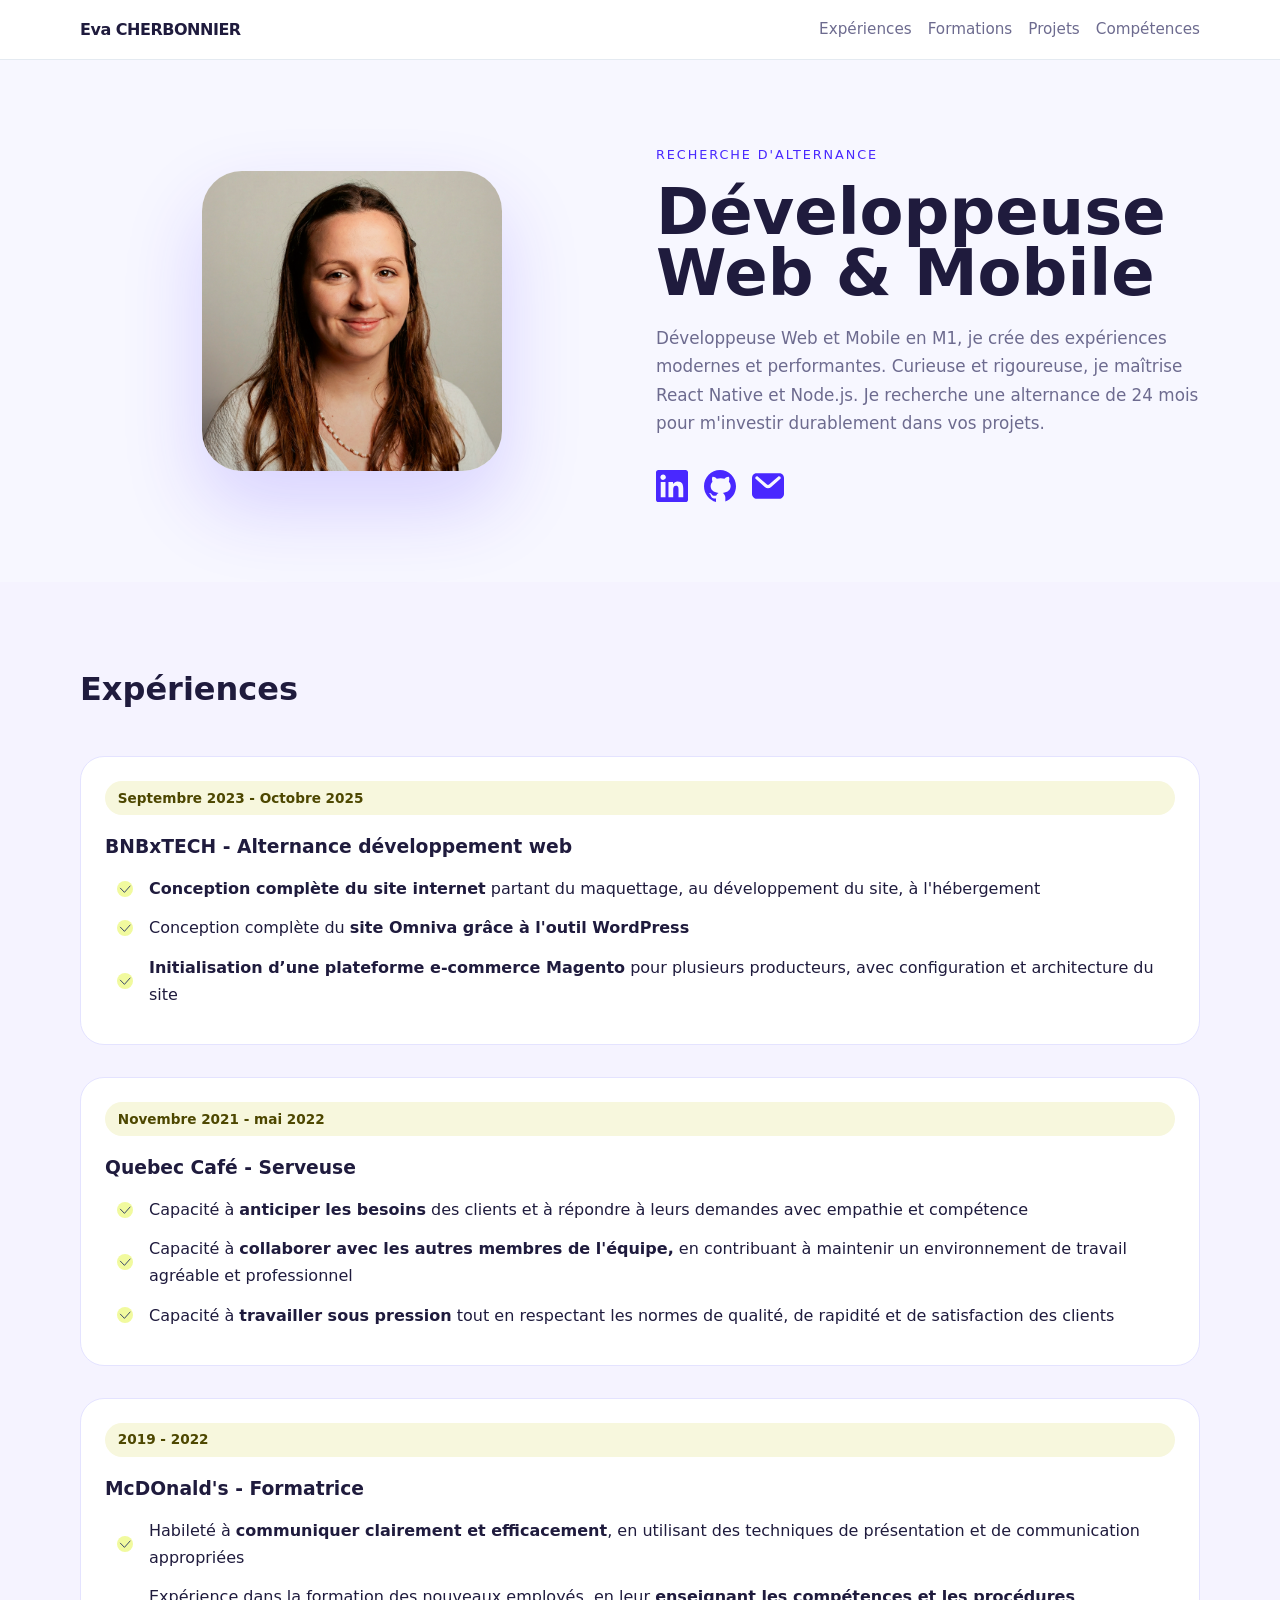
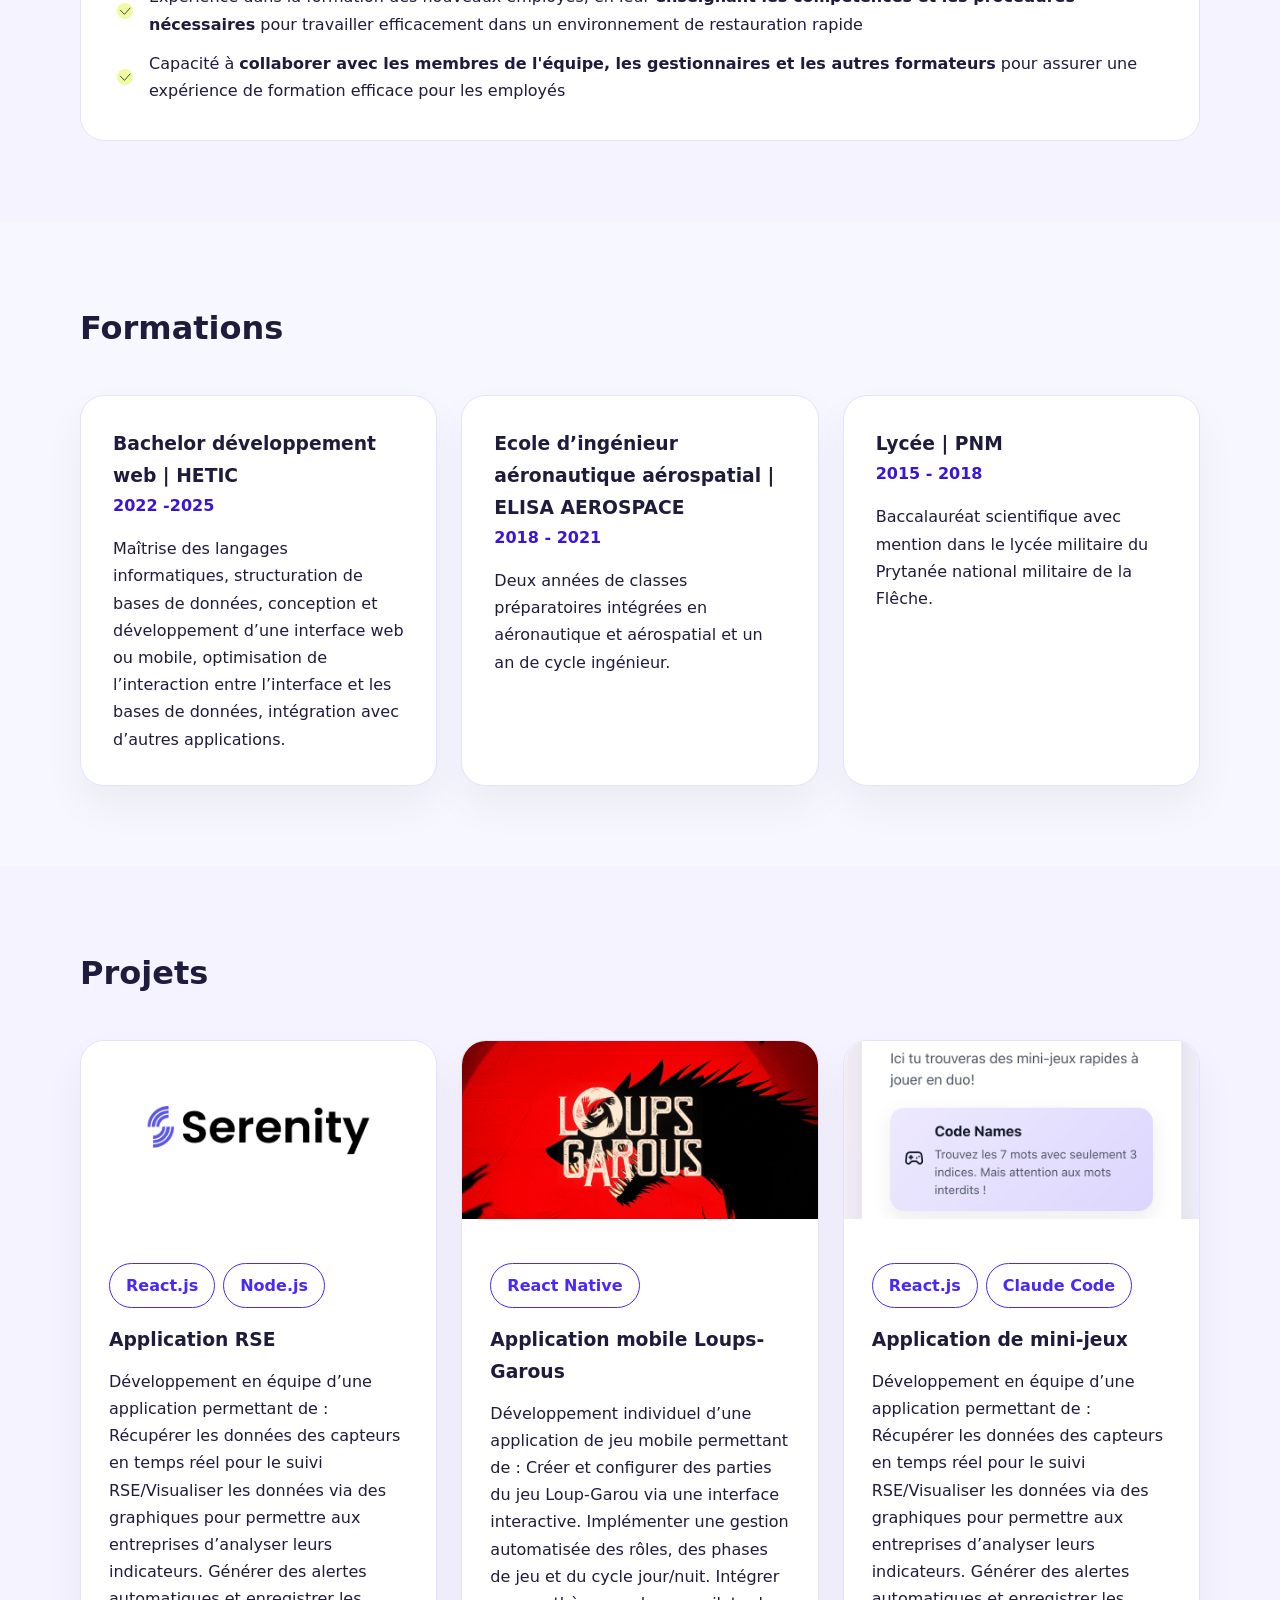
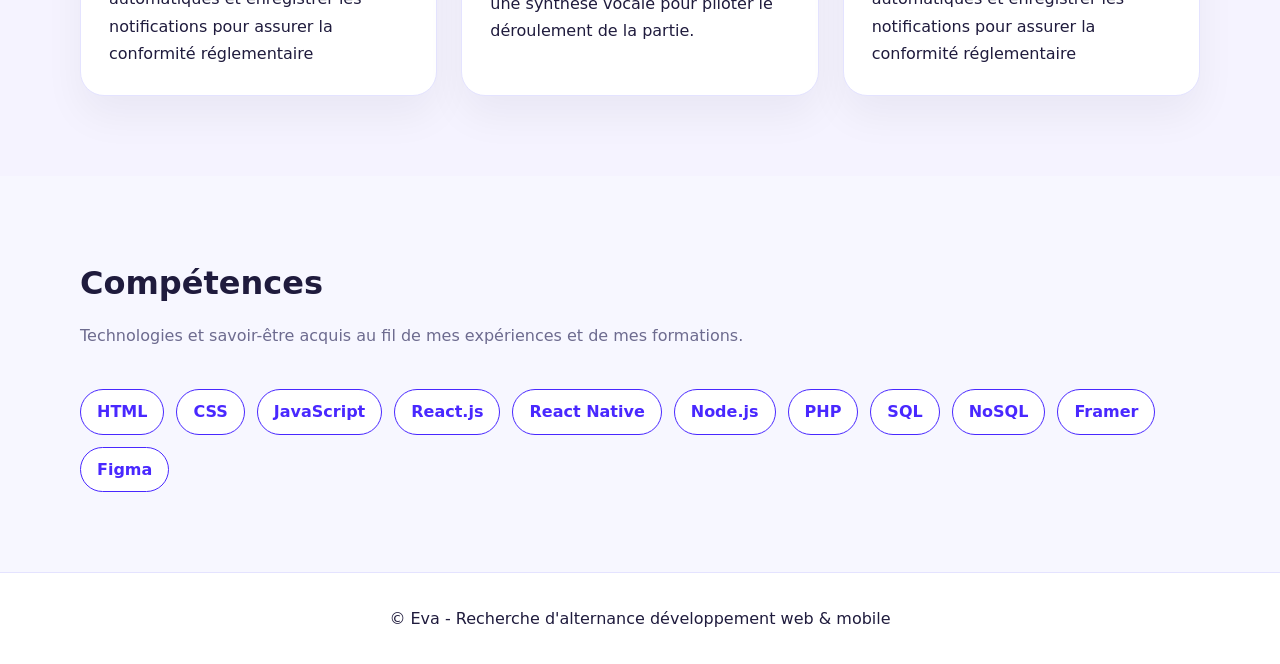
==== commit 6912a5cc: "adding minigames" ====
--- a/index.html
+++ b/index.html
@@ -296,6 +296,28 @@
                 </p>
               </div>
             </a>
+            <a href="minigames.html" class="card card-link">
+              <img
+                src="./assets/mini-games.png"
+                alt="Portfolio interactif"
+                class="project-image"
+              />
+              <div class="card-text">
+                <div class="stack-tags">
+                  <span class="skill">React.js</span>
+                  <span class="skill">Claude Code</span>
+                </div>
+                <h3>Application de mini-jeux</h3>
+                <p>
+                  Développement en équipe d’une application permettant de :
+                  Récupérer les données des capteurs en temps réel pour le suivi
+                  RSE/Visualiser les données via des graphiques pour permettre
+                  aux entreprises d’analyser leurs indicateurs. Générer des
+                  alertes automatiques et enregistrer les notifications pour
+                  assurer la conformité réglementaire
+                </p>
+              </div>
+            </a>
           </div>
         </div>
       </section>
--- a/styles.css
+++ b/styles.css
@@ -212,6 +212,20 @@
   aspect-ratio: 3 / 2;
   border-radius: 40px;
   background: url("./assets/home-werewolf.png") center/cover no-repeat;
+  box-shadow: 0 35px 80px rgba(73, 40, 255, 0.18);
+  display: grid;
+  place-items: center;
+  color: #1f1b3d;
+  font-size: 1.1rem;
+  text-align: center;
+  font-weight: 700;
+  padding: 1.5rem;
+}
+.hero-photo-minigames {
+  width: min(500px, 100%);
+  aspect-ratio: 3 / 2;
+  border-radius: 40px;
+  background: url("./assets/codename.png") center/cover no-repeat;
   box-shadow: 0 35px 80px rgba(73, 40, 255, 0.18);
   display: grid;
   place-items: center;
